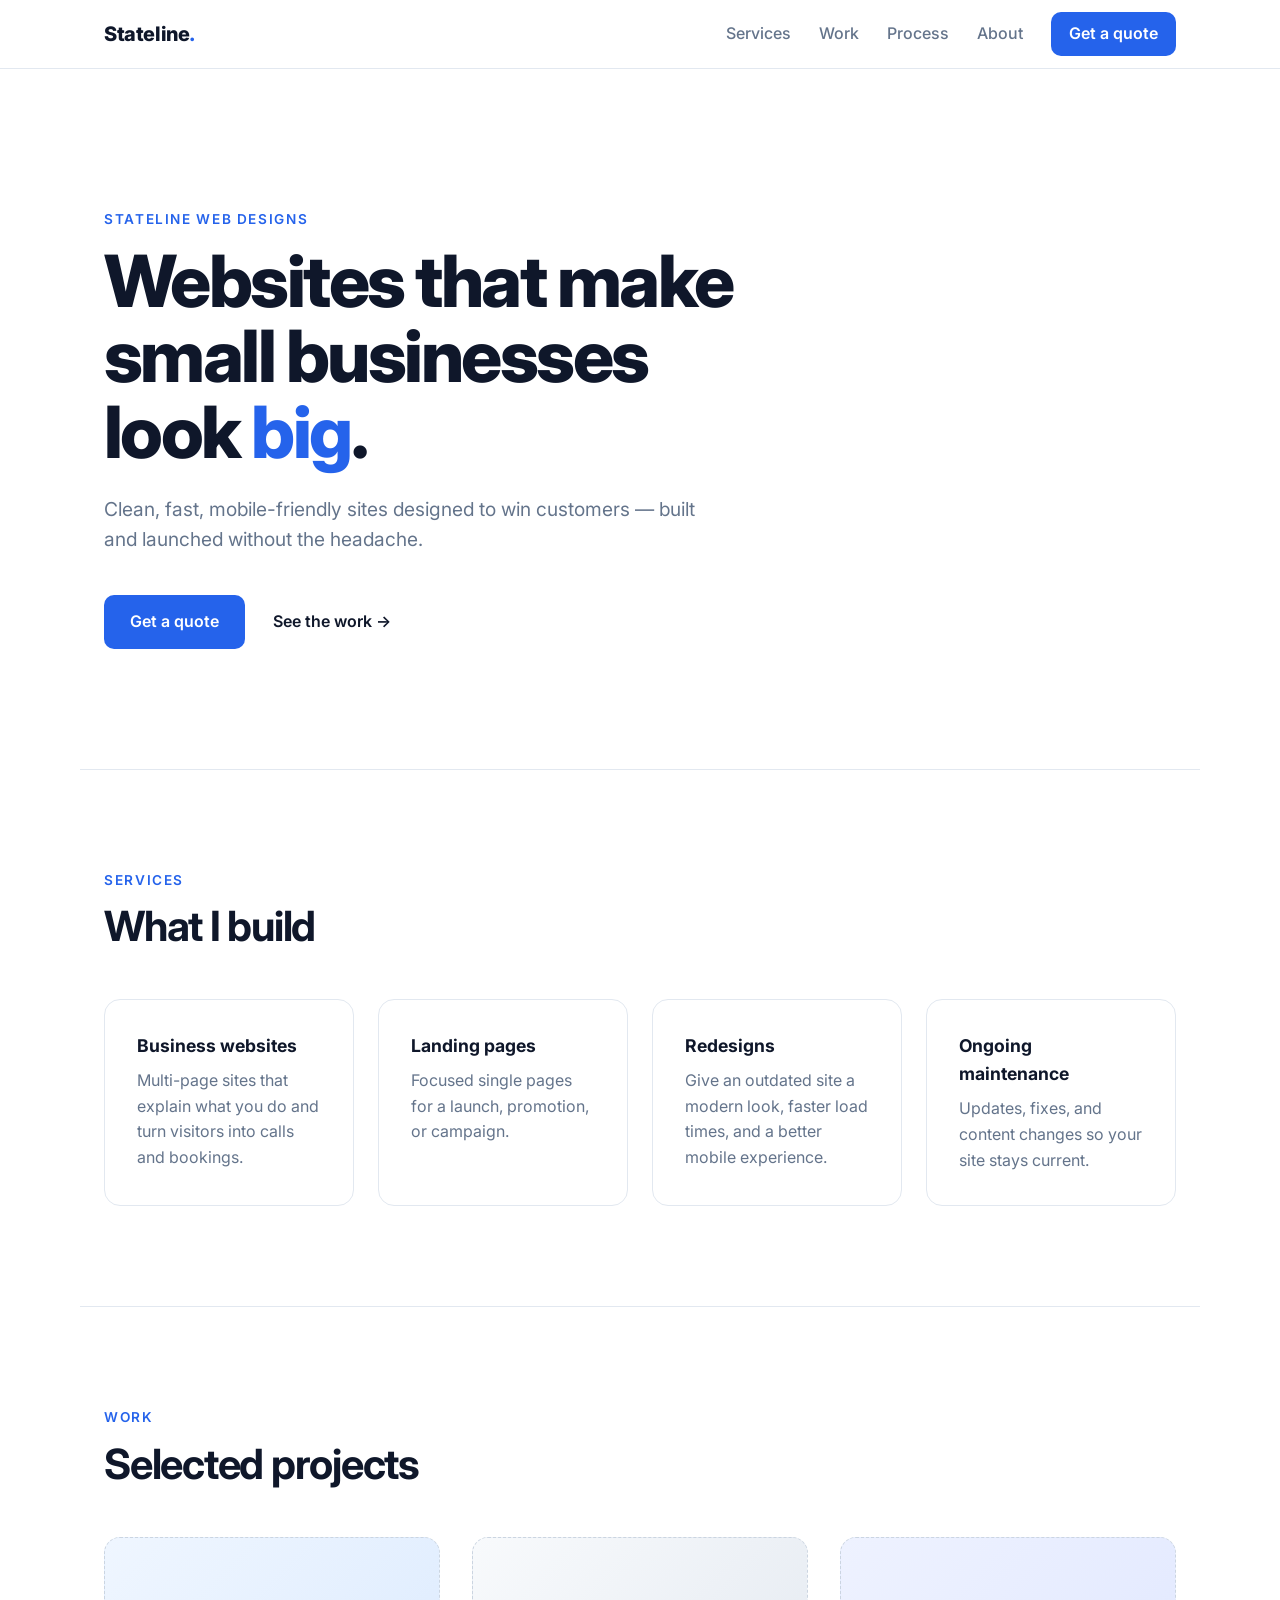
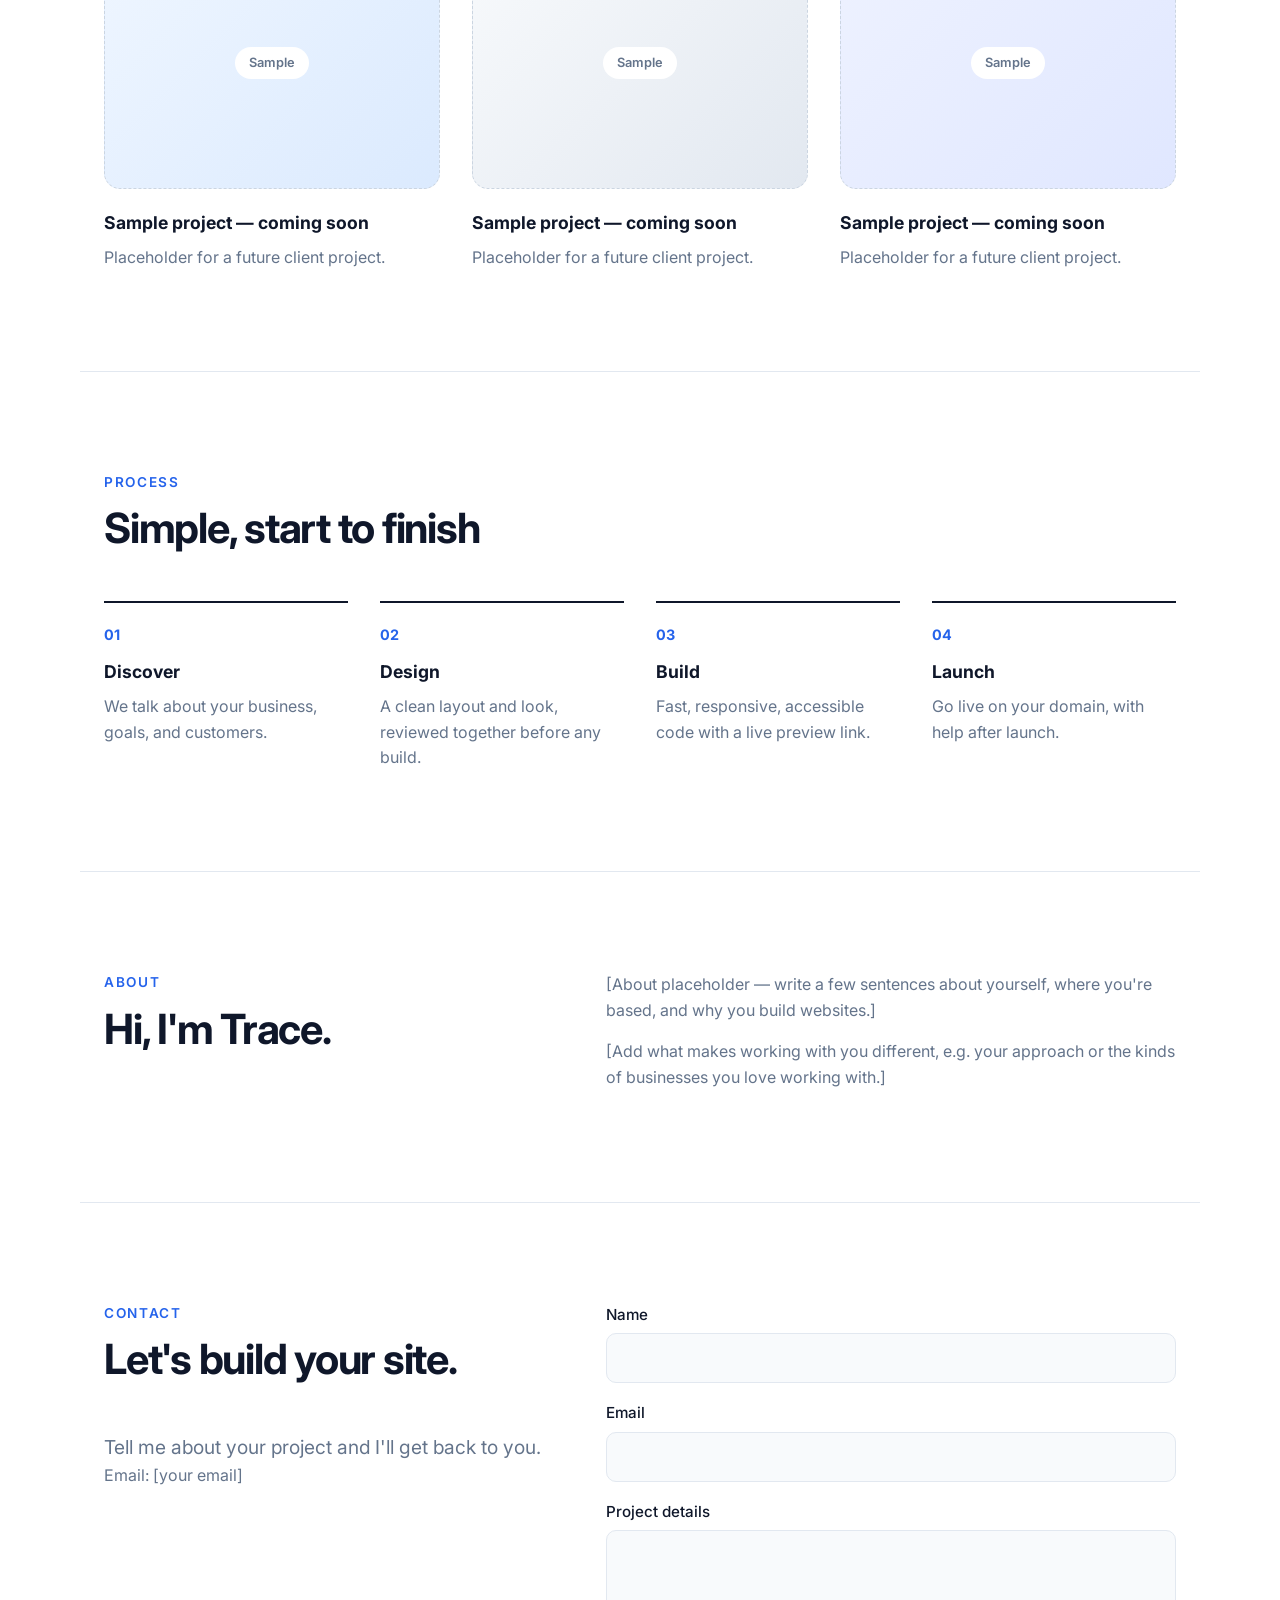
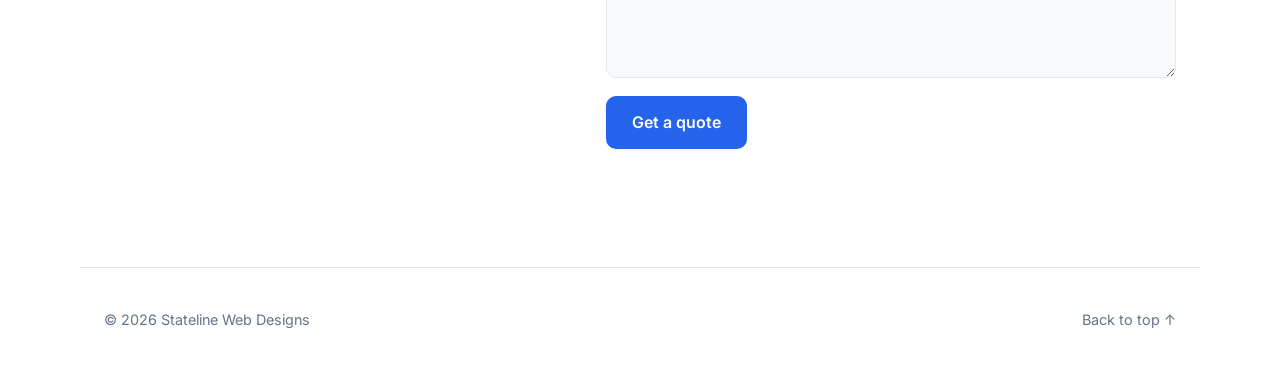
==== index.html @ 21924e23 "Initial Stateline Web Designs site" ====
<!doctype html>
<html lang="en"><head><meta charset="utf-8"><meta name="viewport" content="width=device-width,initial-scale=1">
<title>Stateline Web Designs — Websites for small businesses</title>
<meta name="description" content="Stateline Web Designs builds clean, fast, modern websites for small businesses.">
<link rel="preconnect" href="https://fonts.googleapis.com"><link rel="preconnect" href="https://fonts.gstatic.com" crossorigin>
<link href="https://fonts.googleapis.com/css2?family=Inter:wght@400;500;600;700;800&display=swap" rel="stylesheet">
<link rel="stylesheet" href="styles.css"></head><body>
<a class="skip" href="#main">Skip to content</a>
<header class="nav"><div class="wrap nav-in"><a href="#" class="logo">Stateline<span>.</span></a>
<button class="menu" aria-expanded="false" aria-controls="links" aria-label="Menu">☰</button>
<nav id="links"><a href="#services">Services</a><a href="#work">Work</a><a href="#process">Process</a><a href="#about">About</a><a href="#contact" class="btn sm">Get a quote</a></nav></div></header>
<main id="main">
<section class="hero wrap"><p class="eyebrow">Stateline Web Designs</p>
<h1>Websites that make small businesses look <em>big</em>.</h1>
<p class="lead">Clean, fast, mobile-friendly sites designed to win customers — built and launched without the headache.</p>
<div class="cta"><a href="#contact" class="btn">Get a quote</a><a href="#work" class="link">See the work →</a></div></section>
<section id="services" class="wrap sec"><p class="eyebrow">Services</p><h2>What I build</h2><div class="grid4">
<article class="card"><h3>Business websites</h3><p>Multi-page sites that explain what you do and turn visitors into calls and bookings.</p></article>
<article class="card"><h3>Landing pages</h3><p>Focused single pages for a launch, promotion, or campaign.</p></article>
<article class="card"><h3>Redesigns</h3><p>Give an outdated site a modern look, faster load times, and a better mobile experience.</p></article>
<article class="card"><h3>Ongoing maintenance</h3><p>Updates, fixes, and content changes so your site stays current.</p></article></div></section>
<section id="work" class="wrap sec"><p class="eyebrow">Work</p><h2>Selected projects</h2><div class="grid3">
<article class="proj"><div class="thumb t1"><span>Sample</span></div><h3>Sample project — coming soon</h3><p>Placeholder for a future client project.</p></article>
<article class="proj"><div class="thumb t2"><span>Sample</span></div><h3>Sample project — coming soon</h3><p>Placeholder for a future client project.</p></article>
<article class="proj"><div class="thumb t3"><span>Sample</span></div><h3>Sample project — coming soon</h3><p>Placeholder for a future client project.</p></article></div></section>
<section id="process" class="wrap sec"><p class="eyebrow">Process</p><h2>Simple, start to finish</h2><ol class="steps">
<li><b>01</b><h3>Discover</h3><p>We talk about your business, goals, and customers.</p></li>
<li><b>02</b><h3>Design</h3><p>A clean layout and look, reviewed together before any build.</p></li>
<li><b>03</b><h3>Build</h3><p>Fast, responsive, accessible code with a live preview link.</p></li>
<li><b>04</b><h3>Launch</h3><p>Go live on your domain, with help after launch.</p></li></ol></section>
<section id="about" class="wrap sec about"><div><p class="eyebrow">About</p><h2>Hi, I'm Trace.</h2></div>
<div><p>[About placeholder — write a few sentences about yourself, where you're based, and why you build websites.]</p><p>[Add what makes working with you different, e.g. your approach or the kinds of businesses you love working with.]</p></div></section>
<section id="contact" class="wrap sec contact"><div><p class="eyebrow">Contact</p><h2>Let's build your site.</h2><p class="lead">Tell me about your project and I'll get back to you.</p><p>Email: [your email]</p></div>
<form id="f"><label>Name<input name="name" required autocomplete="name"></label><label>Email<input type="email" name="email" required autocomplete="email"></label>
<label>Project details<textarea name="msg" rows="5" required></textarea></label><button class="btn" type="submit">Get a quote</button><p id="st" role="status"></p></form></section>
</main><footer class="wrap foot"><span>© <span id="y"></span> Stateline Web Designs</span><a href="#">Back to top ↑</a></footer>
<script src="main.js"></script></body></html>
---- styles.css ----
:root{--ink:#0f172a;--mute:#64748b;--line:#e2e8f0;--bg:#fff;--soft:#f8fafc;--acc:#2563eb}
*{box-sizing:border-box;margin:0}html{scroll-behavior:smooth}
body{font-family:Inter,system-ui,sans-serif;color:var(--ink);background:var(--bg);line-height:1.6;-webkit-font-smoothing:antialiased}
.wrap{max-width:1120px;margin:0 auto;padding:0 24px}
.skip{position:absolute;left:-999px}.skip:focus{left:16px;top:16px;background:#fff;padding:8px;z-index:9}
a{color:inherit}:focus-visible{outline:3px solid var(--acc);outline-offset:3px}
.nav{position:sticky;top:0;background:rgba(255,255,255,.9);backdrop-filter:blur(8px);border-bottom:1px solid var(--line);z-index:5}
.nav-in{display:flex;justify-content:space-between;align-items:center;height:68px}
.logo{font-weight:800;font-size:1.25rem;text-decoration:none;letter-spacing:-.02em}.logo span{color:var(--acc)}
nav{display:flex;gap:28px;align-items:center}nav a{text-decoration:none;color:var(--mute);font-weight:500}nav a:hover{color:var(--ink)}
.menu{display:none;background:none;border:0;font-size:1.5rem;cursor:pointer}
.btn{display:inline-block;background:var(--acc);color:#fff!important;padding:14px 26px;border-radius:10px;text-decoration:none;font-weight:600;border:0;font:inherit;font-weight:600;cursor:pointer}
.btn:hover{filter:brightness(1.1)}.btn.sm{padding:9px 18px}
.eyebrow{color:var(--acc);font-weight:600;font-size:.85rem;text-transform:uppercase;letter-spacing:.12em;margin-bottom:12px}
.hero{padding:140px 24px 120px}h1{font-size:clamp(2.5rem,6vw,4.5rem);line-height:1.05;letter-spacing:-.035em;font-weight:800;max-width:14ch}
h1 em{font-style:normal;color:var(--acc)}.lead{font-size:1.2rem;color:var(--mute);max-width:52ch;margin-top:24px}
.cta{display:flex;gap:28px;align-items:center;margin-top:40px}.link{font-weight:600;text-decoration:none}
.sec{padding:100px 24px;border-top:1px solid var(--line)}h2{font-size:clamp(1.8rem,3.5vw,2.6rem);letter-spacing:-.03em;line-height:1.15;margin-bottom:48px}
h3{font-size:1.1rem;margin-bottom:8px}p{color:var(--mute)}
.grid4{display:grid;grid-template-columns:repeat(4,1fr);gap:24px}.grid3{display:grid;grid-template-columns:repeat(3,1fr);gap:32px}
.card{padding:32px;border:1px solid var(--line);border-radius:16px;transition:.2s}.card:hover{border-color:var(--acc);transform:translateY(-3px)}
.thumb{aspect-ratio:4/3;border-radius:16px;margin-bottom:20px;display:grid;place-items:center;border:1px dashed #cbd5e1}
.thumb span{background:#fff;padding:6px 14px;border-radius:99px;font-size:.8rem;font-weight:600;color:var(--mute)}
.t1{background:linear-gradient(135deg,#eff6ff,#dbeafe)}.t2{background:linear-gradient(135deg,#f8fafc,#e2e8f0)}.t3{background:linear-gradient(135deg,#eef2ff,#e0e7ff)}
.steps{list-style:none;padding:0;display:grid;grid-template-columns:repeat(4,1fr);gap:32px}.steps b{color:var(--acc);font-size:.9rem;display:block;margin-bottom:12px}
.steps li{border-top:2px solid var(--ink);padding-top:20px}
.about,.contact{display:grid;grid-template-columns:1fr 1.3fr;gap:64px}.about p+p{margin-top:16px}
form{display:grid;gap:18px}label{display:grid;gap:6px;font-weight:500;font-size:.95rem}
input,textarea{font:inherit;padding:12px 14px;border:1px solid var(--line);border-radius:10px;background:var(--soft)}input:focus,textarea:focus{border-color:var(--acc);outline:none;background:#fff}
form .btn{justify-self:start}.foot{display:flex;justify-content:space-between;padding:40px 24px;border-top:1px solid var(--line);color:var(--mute);font-size:.9rem}.foot a{text-decoration:none}
@media(max-width:900px){.grid4,.steps{grid-template-columns:1fr 1fr}.grid3,.about,.contact{grid-template-columns:1fr;gap:32px}}
@media(max-width:640px){.menu{display:block}nav{display:none;position:absolute;top:68px;left:0;right:0;background:#fff;flex-direction:column;padding:24px;border-bottom:1px solid var(--line)}nav.open{display:flex}
.grid4,.steps{grid-template-columns:1fr}.hero{padding:80px 24px}.sec{padding:72px 24px}}
@media(prefers-reduced-motion:reduce){*{transition:none!important;scroll-behavior:auto!important}}
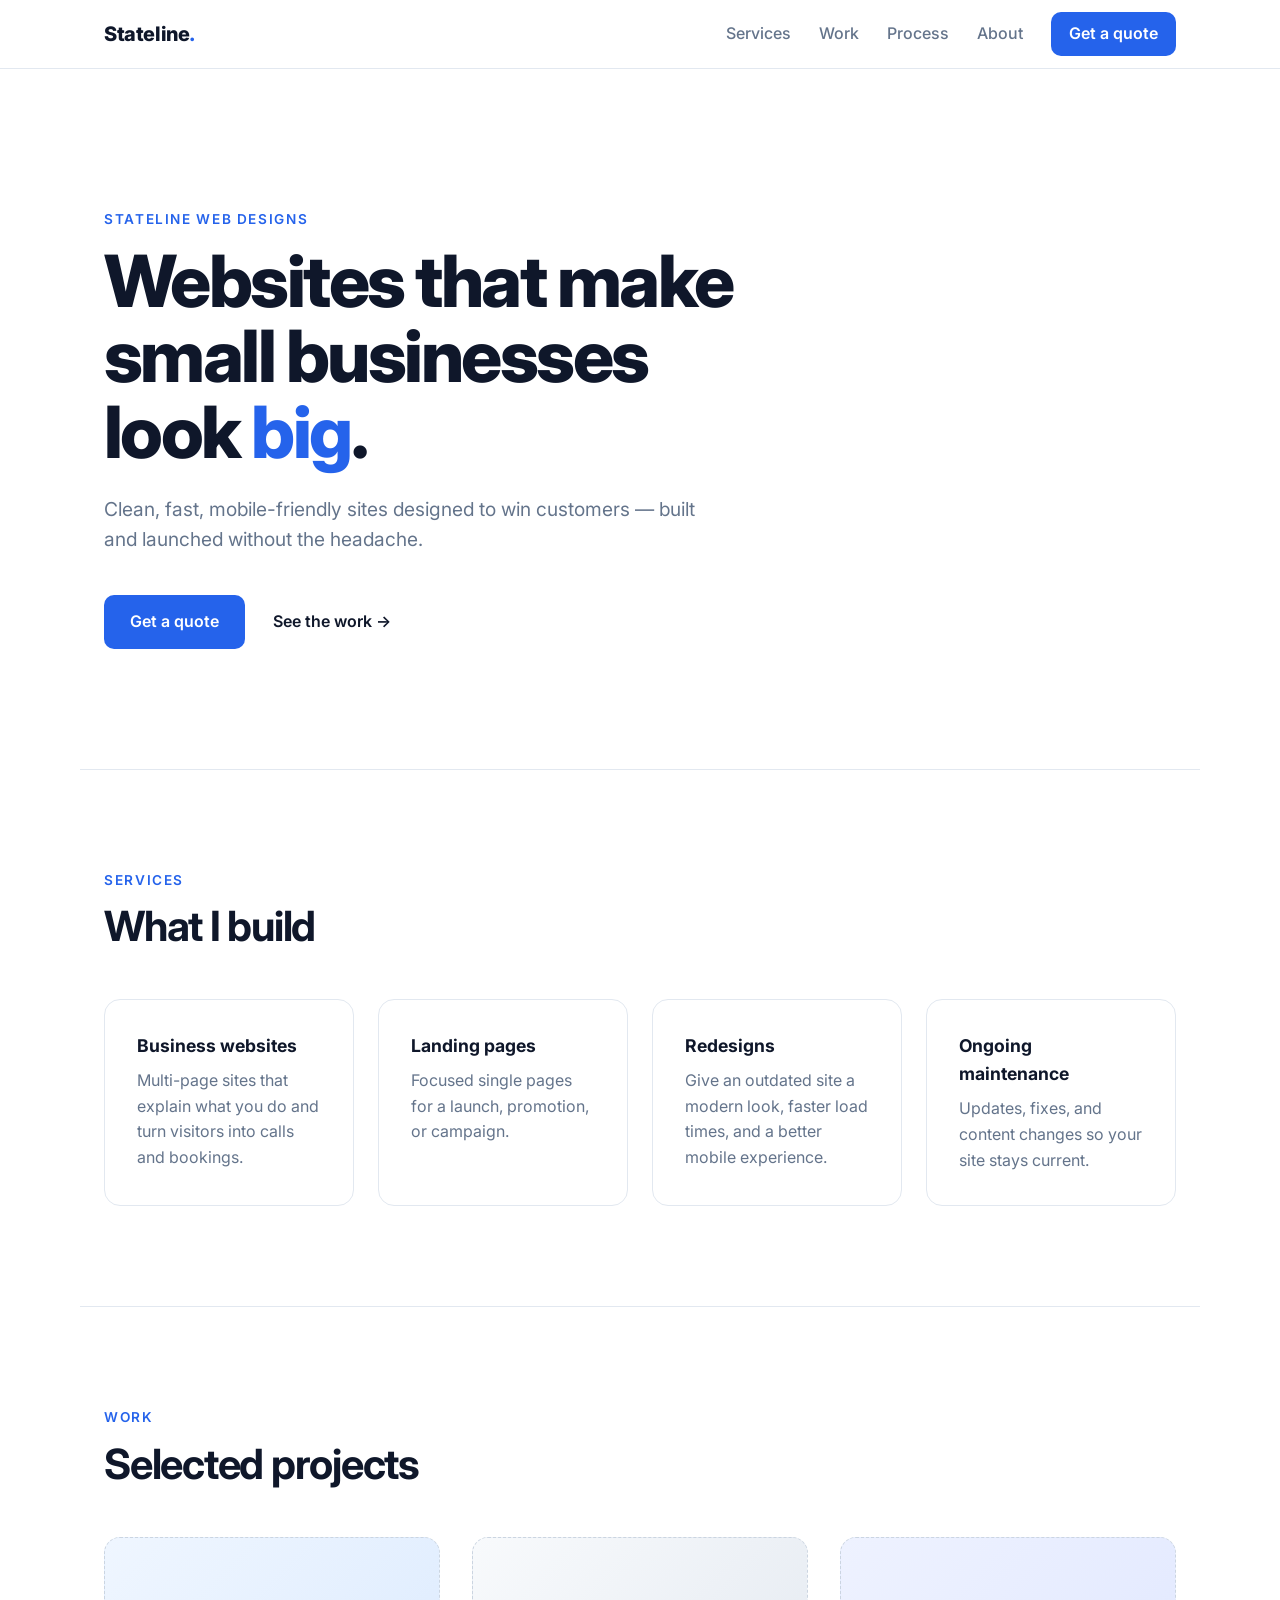
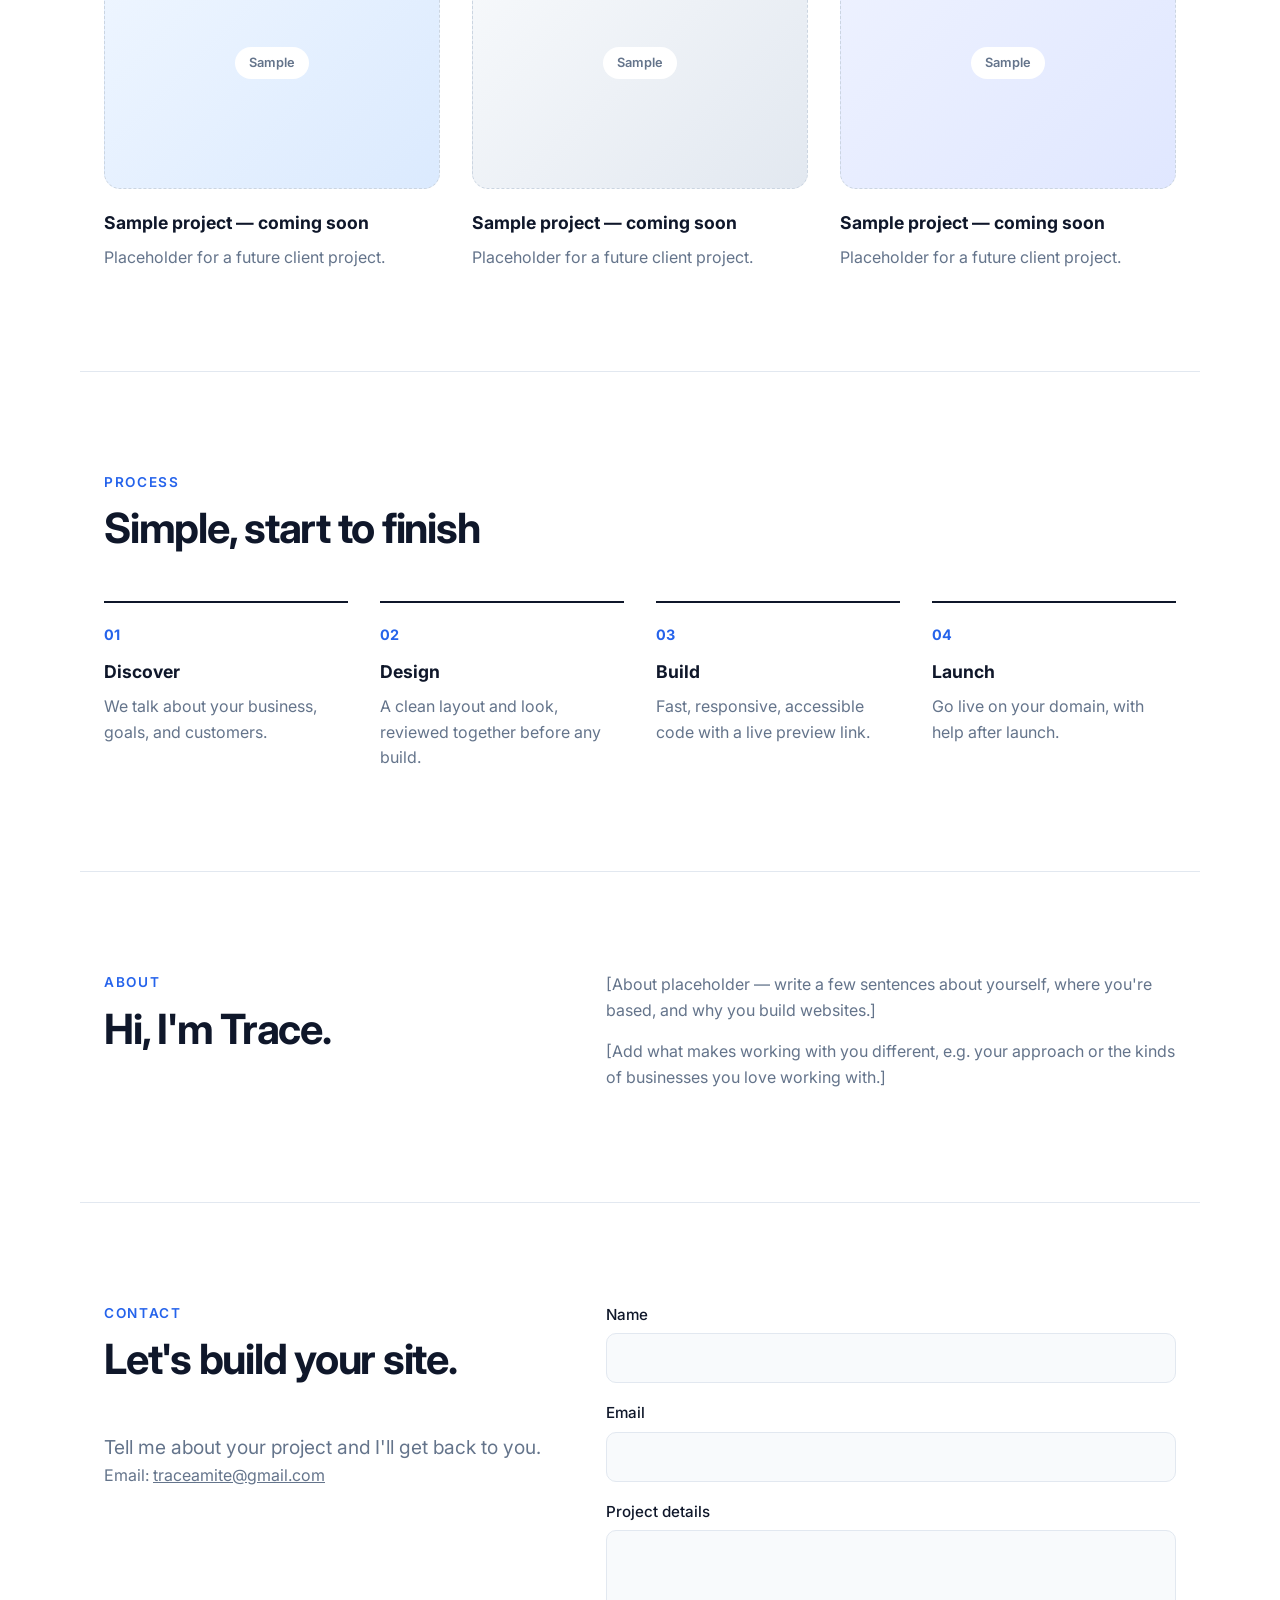
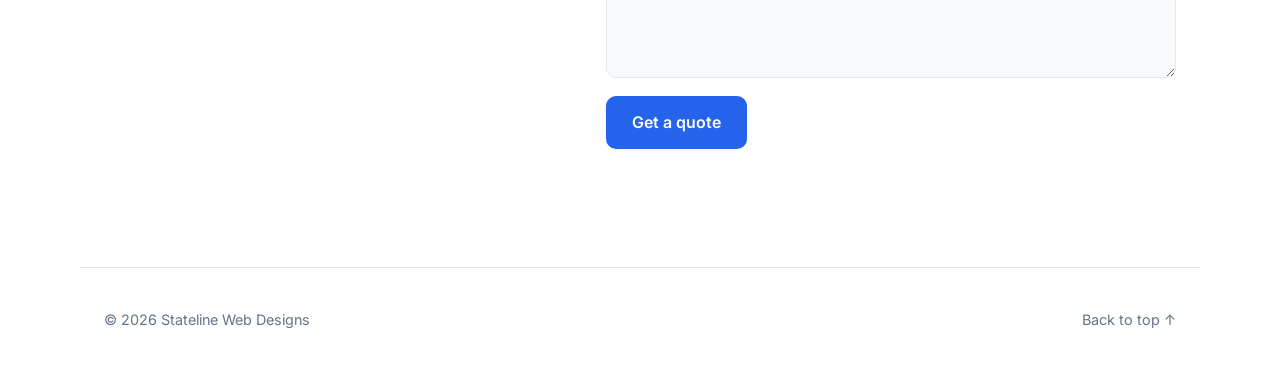
==== commit 04b7d3ea: "Add contact email" ====
--- a/index.html
+++ b/index.html
@@ -30,7 +30,7 @@
 <li><b>04</b><h3>Launch</h3><p>Go live on your domain, with help after launch.</p></li></ol></section>
 <section id="about" class="wrap sec about"><div><p class="eyebrow">About</p><h2>Hi, I'm Trace.</h2></div>
 <div><p>[About placeholder — write a few sentences about yourself, where you're based, and why you build websites.]</p><p>[Add what makes working with you different, e.g. your approach or the kinds of businesses you love working with.]</p></div></section>
-<section id="contact" class="wrap sec contact"><div><p class="eyebrow">Contact</p><h2>Let's build your site.</h2><p class="lead">Tell me about your project and I'll get back to you.</p><p>Email: [your email]</p></div>
+<section id="contact" class="wrap sec contact"><div><p class="eyebrow">Contact</p><h2>Let's build your site.</h2><p class="lead">Tell me about your project and I'll get back to you.</p><p>Email: <a href="mailto:traceamite@gmail.com">traceamite@gmail.com</a></p></div>
 <form id="f"><label>Name<input name="name" required autocomplete="name"></label><label>Email<input type="email" name="email" required autocomplete="email"></label>
 <label>Project details<textarea name="msg" rows="5" required></textarea></label><button class="btn" type="submit">Get a quote</button><p id="st" role="status"></p></form></section>
 </main><footer class="wrap foot"><span>© <span id="y"></span> Stateline Web Designs</span><a href="#">Back to top ↑</a></footer>
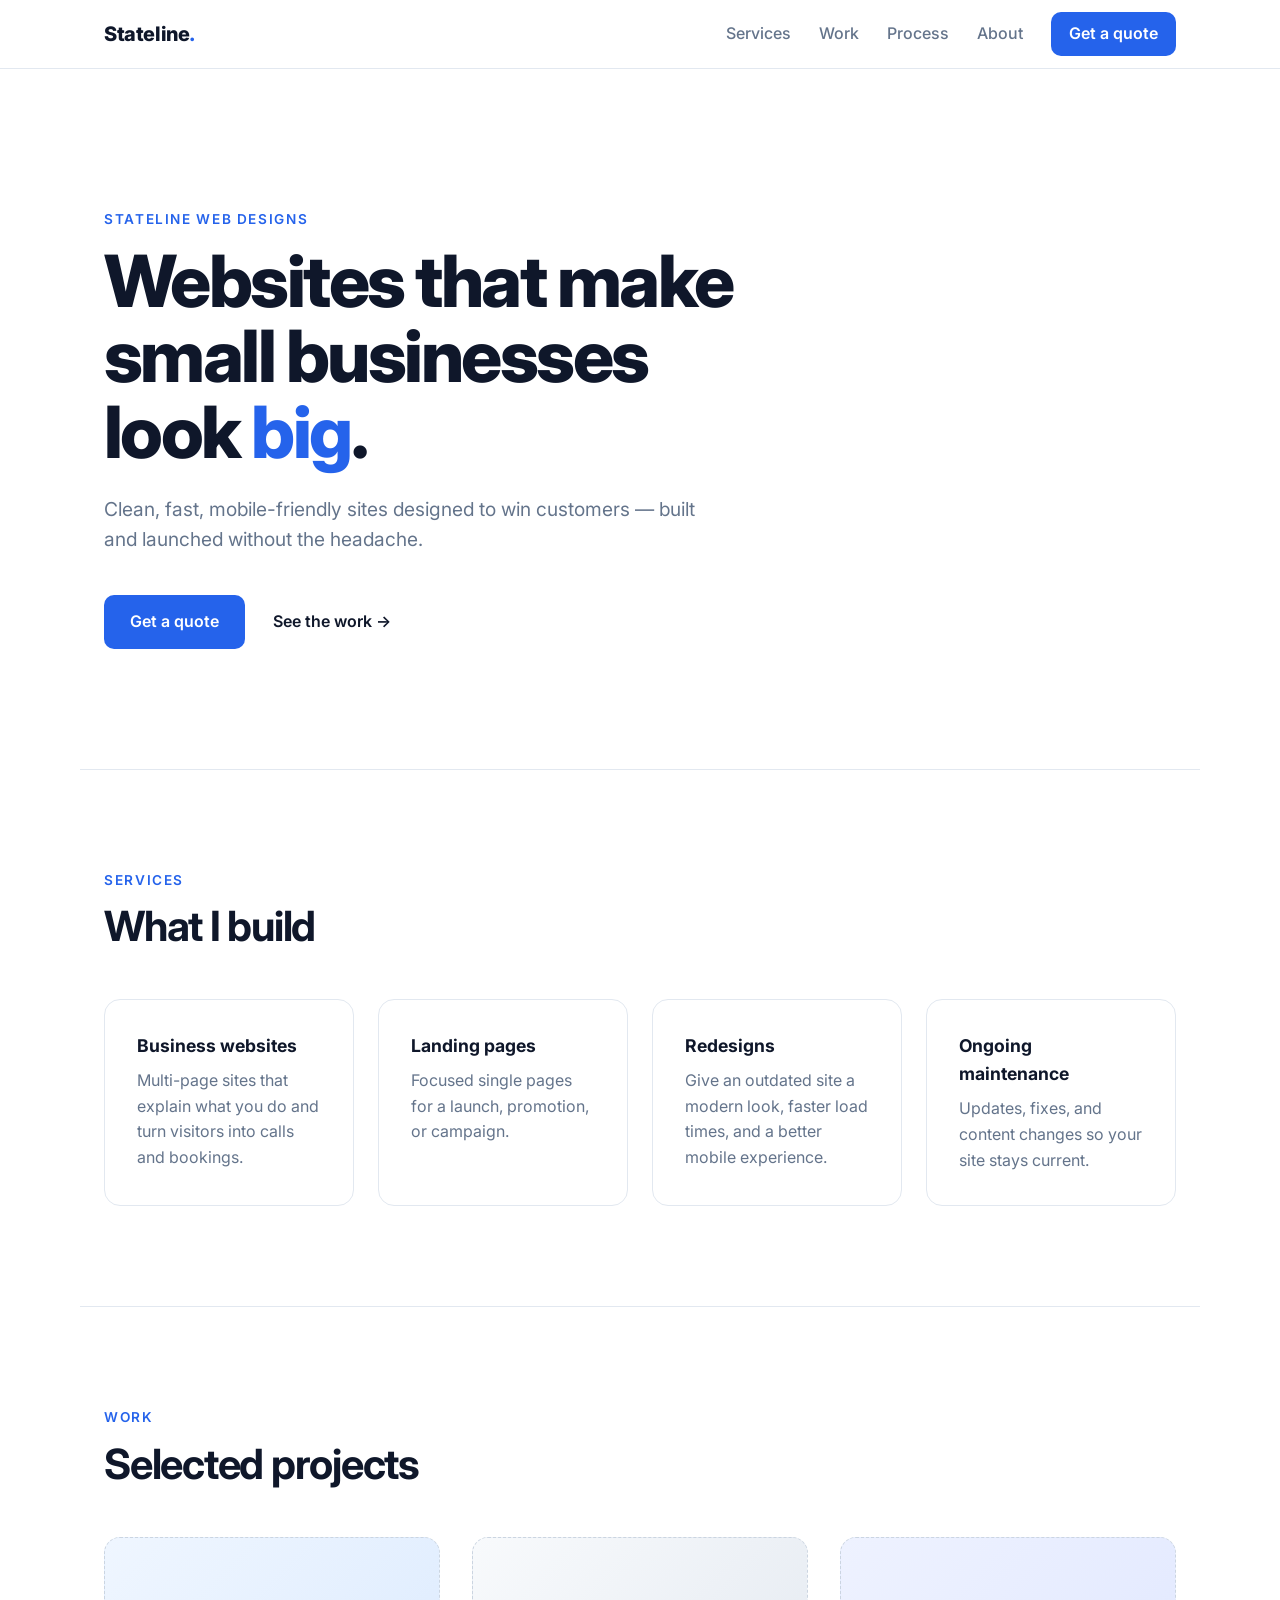
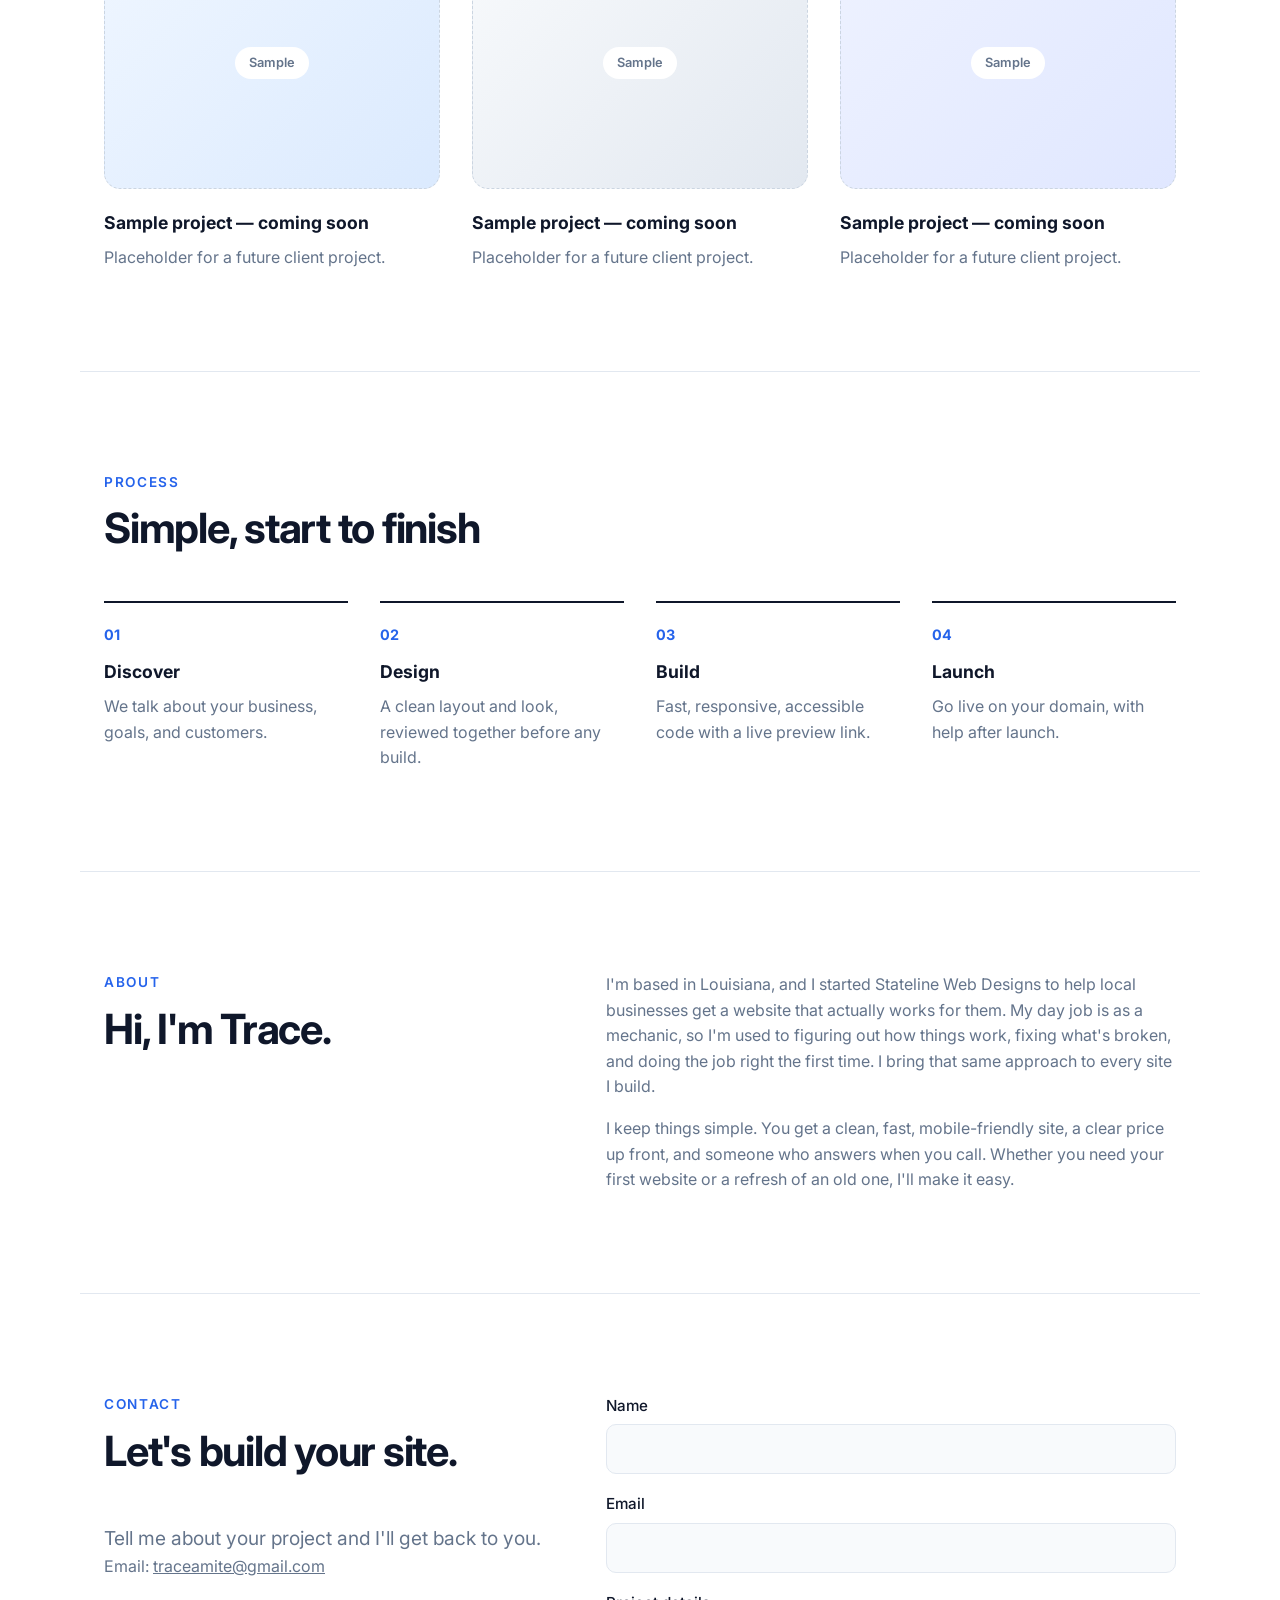
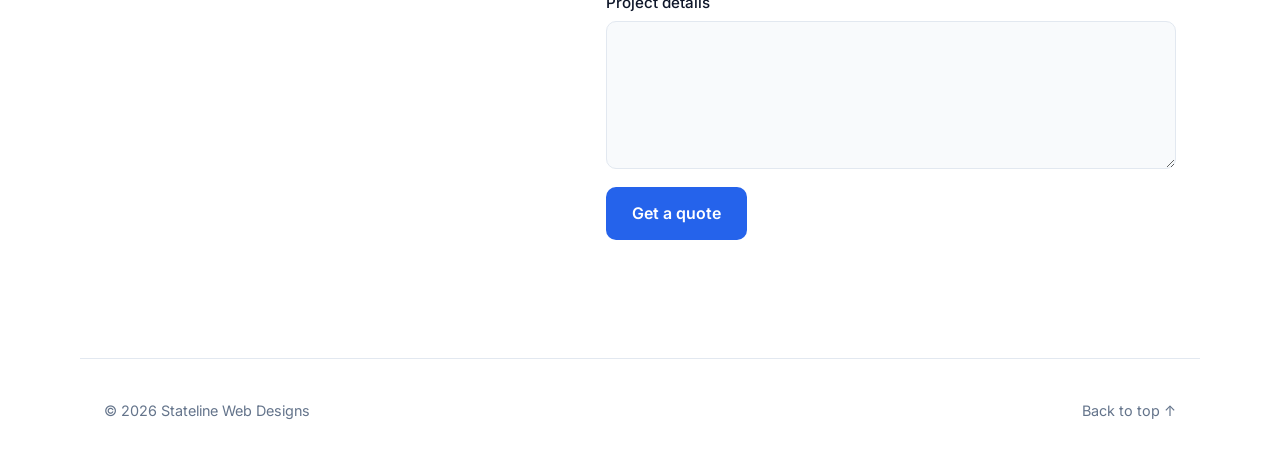
==== commit e44411c7: "Add About text" ====
--- a/index.html
+++ b/index.html
@@ -29,7 +29,7 @@
 <li><b>03</b><h3>Build</h3><p>Fast, responsive, accessible code with a live preview link.</p></li>
 <li><b>04</b><h3>Launch</h3><p>Go live on your domain, with help after launch.</p></li></ol></section>
 <section id="about" class="wrap sec about"><div><p class="eyebrow">About</p><h2>Hi, I'm Trace.</h2></div>
-<div><p>[About placeholder — write a few sentences about yourself, where you're based, and why you build websites.]</p><p>[Add what makes working with you different, e.g. your approach or the kinds of businesses you love working with.]</p></div></section>
+<div><p>I'm based in Louisiana, and I started Stateline Web Designs to help local businesses get a website that actually works for them. My day job is as a mechanic, so I'm used to figuring out how things work, fixing what's broken, and doing the job right the first time. I bring that same approach to every site I build.</p><p>I keep things simple. You get a clean, fast, mobile-friendly site, a clear price up front, and someone who answers when you call. Whether you need your first website or a refresh of an old one, I'll make it easy.</p></div></section>
 <section id="contact" class="wrap sec contact"><div><p class="eyebrow">Contact</p><h2>Let's build your site.</h2><p class="lead">Tell me about your project and I'll get back to you.</p><p>Email: <a href="mailto:traceamite@gmail.com">traceamite@gmail.com</a></p></div>
 <form id="f"><label>Name<input name="name" required autocomplete="name"></label><label>Email<input type="email" name="email" required autocomplete="email"></label>
 <label>Project details<textarea name="msg" rows="5" required></textarea></label><button class="btn" type="submit">Get a quote</button><p id="st" role="status"></p></form></section>
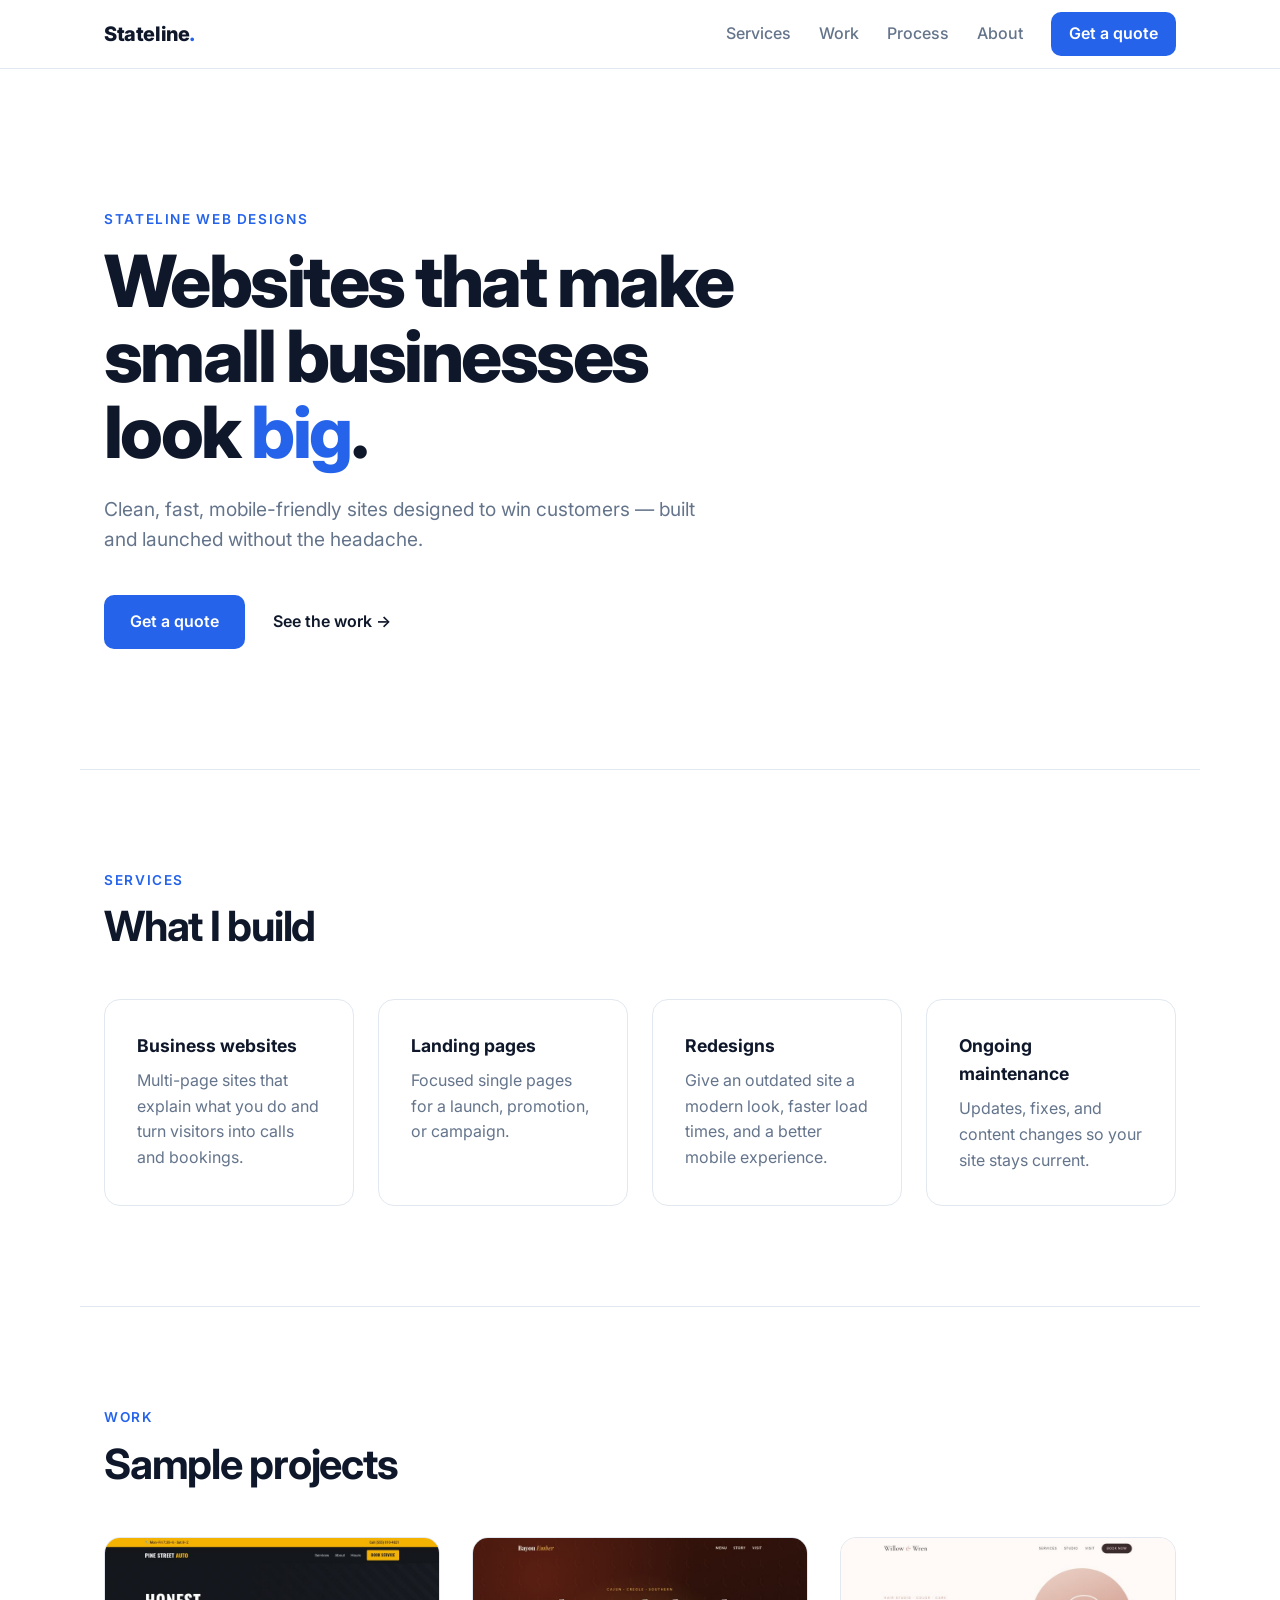
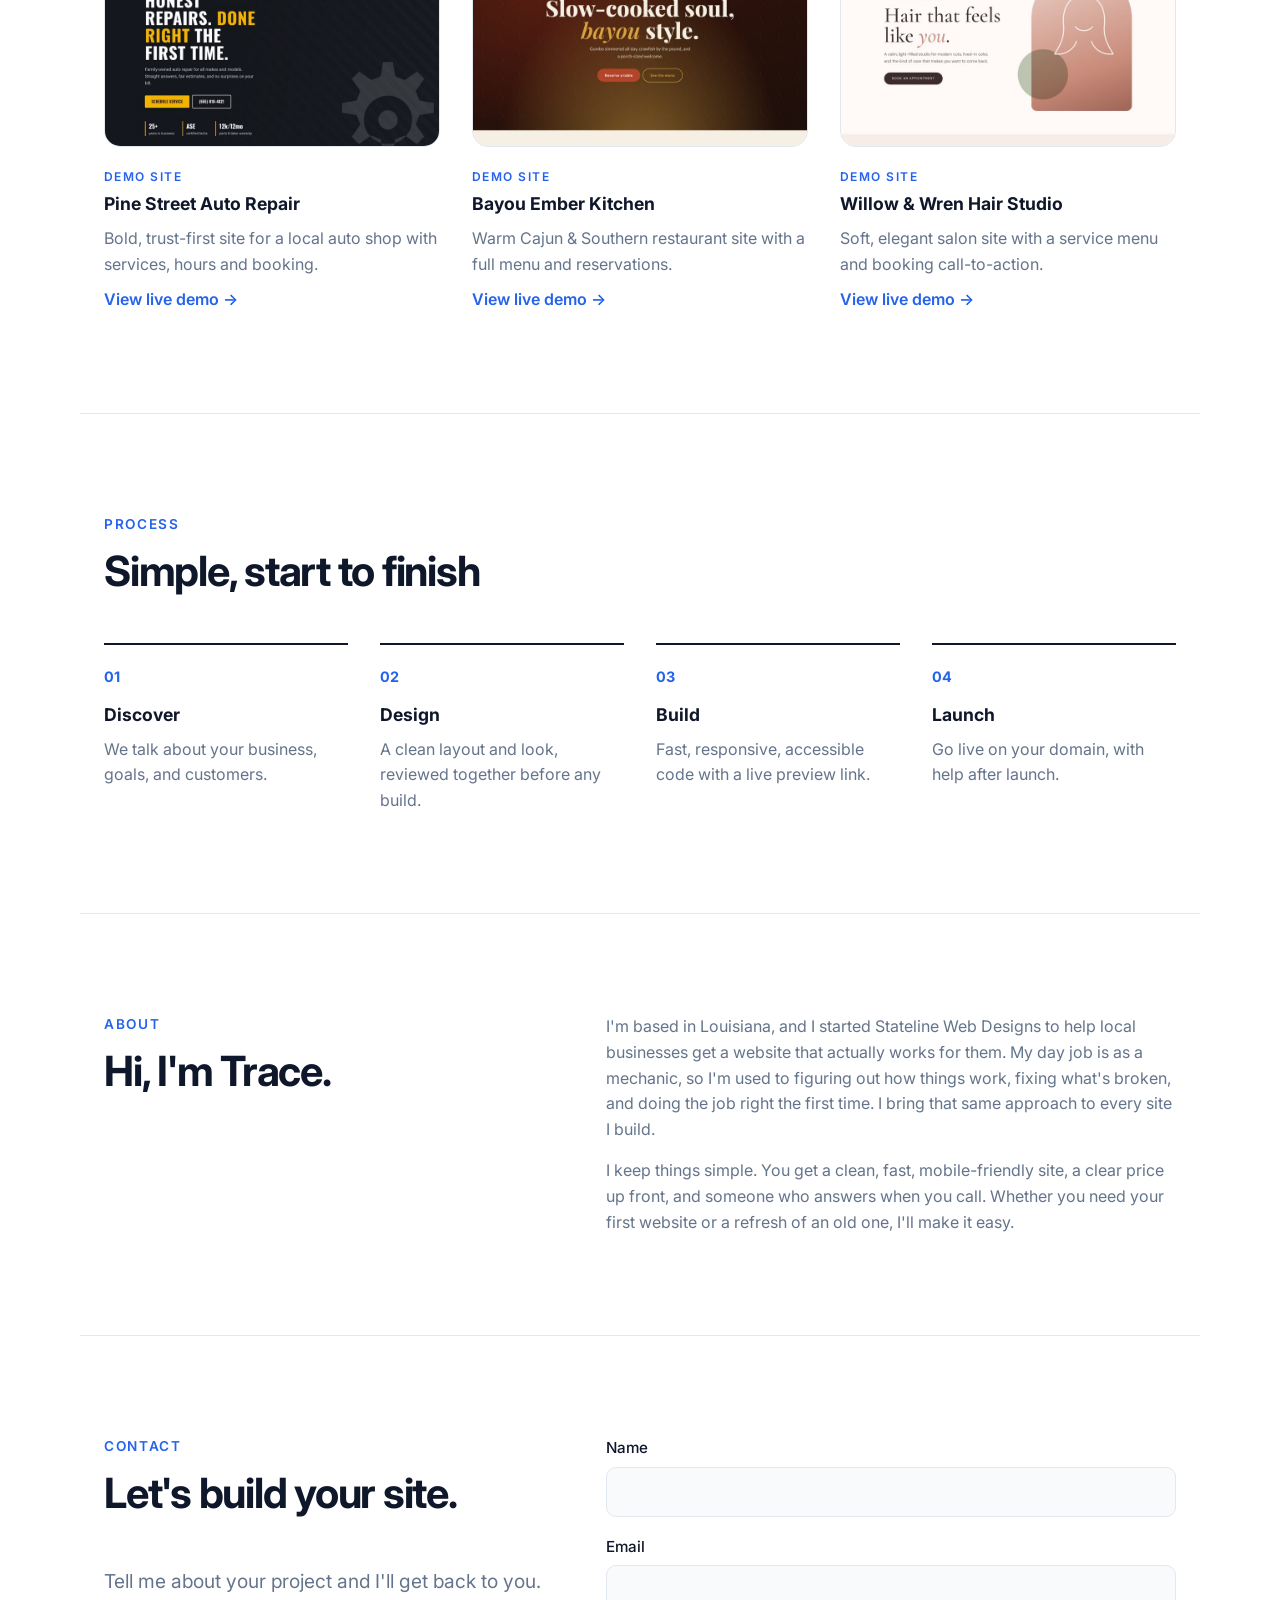
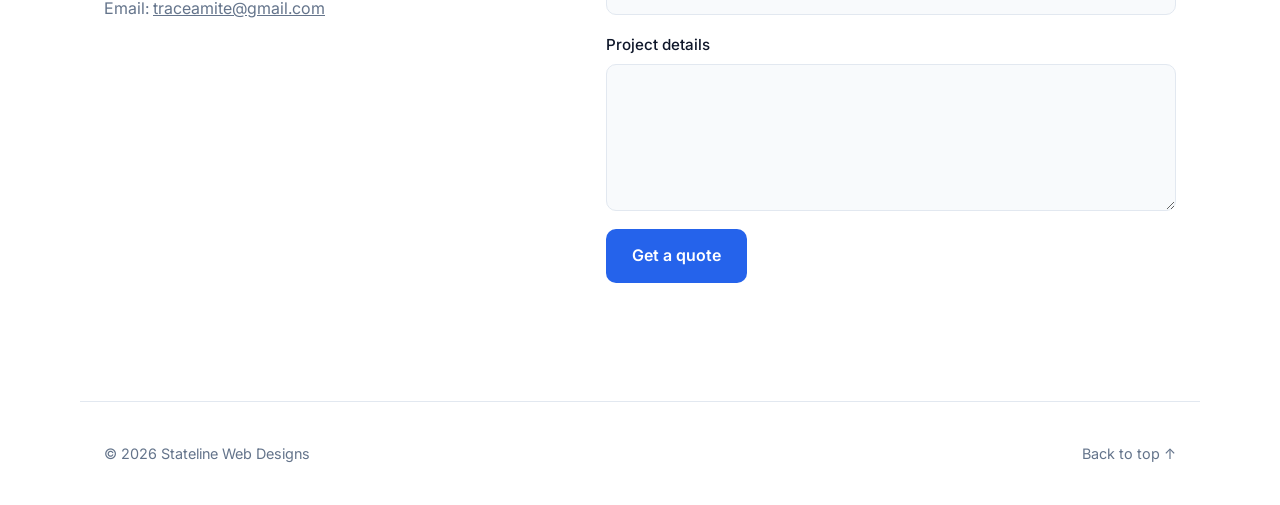
==== commit 13796e99: "Add three demo sample sites and showcase them on homepage" ====
--- a/index.html
+++ b/index.html
@@ -19,10 +19,8 @@
 <article class="card"><h3>Landing pages</h3><p>Focused single pages for a launch, promotion, or campaign.</p></article>
 <article class="card"><h3>Redesigns</h3><p>Give an outdated site a modern look, faster load times, and a better mobile experience.</p></article>
 <article class="card"><h3>Ongoing maintenance</h3><p>Updates, fixes, and content changes so your site stays current.</p></article></div></section>
-<section id="work" class="wrap sec"><p class="eyebrow">Work</p><h2>Selected projects</h2><div class="grid3">
-<article class="proj"><div class="thumb t1"><span>Sample</span></div><h3>Sample project — coming soon</h3><p>Placeholder for a future client project.</p></article>
-<article class="proj"><div class="thumb t2"><span>Sample</span></div><h3>Sample project — coming soon</h3><p>Placeholder for a future client project.</p></article>
-<article class="proj"><div class="thumb t3"><span>Sample</span></div><h3>Sample project — coming soon</h3><p>Placeholder for a future client project.</p></article></div></section>
+<section id="work" class="wrap sec"><p class="eyebrow">Work</p><h2>Sample projects</h2><div class="grid3">
+<article class="proj"><a href="samples/mechanic/" class="thumb"><img src="assets/thumb-mechanic.jpg" alt="Screenshot of the Pine Street Auto Repair demo site" loading="lazy" width="800" height="500"></a><p class="tagline">Demo site</p><h3>Pine Street Auto Repair</h3><p>Bold, trust-first site for a local auto shop with services, hours and booking.</p><a class="link" href="samples/mechanic/">View live demo →</a></article><article class="proj"><a href="samples/restaurant/" class="thumb"><img src="assets/thumb-restaurant.jpg" alt="Screenshot of the Bayou Ember Kitchen demo site" loading="lazy" width="800" height="500"></a><p class="tagline">Demo site</p><h3>Bayou Ember Kitchen</h3><p>Warm Cajun &amp; Southern restaurant site with a full menu and reservations.</p><a class="link" href="samples/restaurant/">View live demo →</a></article><article class="proj"><a href="samples/salon/" class="thumb"><img src="assets/thumb-salon.jpg" alt="Screenshot of the Willow &amp; Wren Hair Studio demo site" loading="lazy" width="800" height="500"></a><p class="tagline">Demo site</p><h3>Willow &amp; Wren Hair Studio</h3><p>Soft, elegant salon site with a service menu and booking call-to-action.</p><a class="link" href="samples/salon/">View live demo →</a></article></div></section>
 <section id="process" class="wrap sec"><p class="eyebrow">Process</p><h2>Simple, start to finish</h2><ol class="steps">
 <li><b>01</b><h3>Discover</h3><p>We talk about your business, goals, and customers.</p></li>
 <li><b>02</b><h3>Design</h3><p>A clean layout and look, reviewed together before any build.</p></li>
--- a/styles.css
+++ b/styles.css
@@ -32,3 +32,7 @@
 @media(max-width:640px){.menu{display:block}nav{display:none;position:absolute;top:68px;left:0;right:0;background:#fff;flex-direction:column;padding:24px;border-bottom:1px solid var(--line)}nav.open{display:flex}
 .grid4,.steps{grid-template-columns:1fr}.hero{padding:80px 24px}.sec{padding:72px 24px}}
 @media(prefers-reduced-motion:reduce){*{transition:none!important;scroll-behavior:auto!important}}
+a.thumb{display:block;overflow:hidden;border:1px solid var(--line);aspect-ratio:16/10;padding:0;background:var(--soft)}
+a.thumb img{width:100%;height:100%;object-fit:cover;object-position:top;display:block;transition:transform .4s}
+a.thumb:hover img{transform:scale(1.03)}.tagline{font-size:.75rem;text-transform:uppercase;letter-spacing:.12em;color:var(--acc);font-weight:600;margin-bottom:4px}
+.proj .link{display:inline-block;margin-top:10px;color:var(--acc)}
